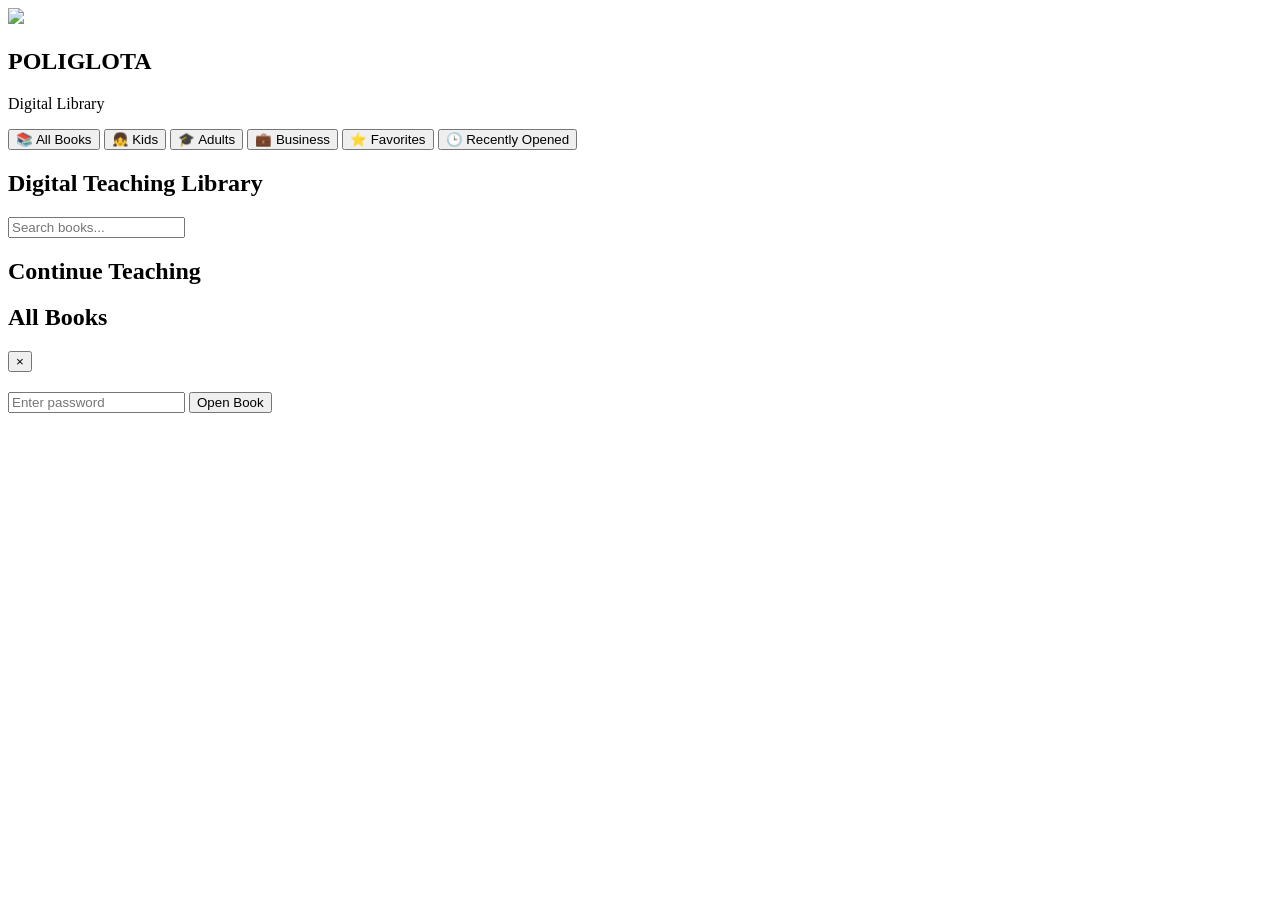
==== index.html @ 81084b44 "Create index.html" ====
<!DOCTYPE html>
<html lang="en">

<head>

    <meta charset="UTF-8">

    <meta name="viewport" content="width=device-width, initial-scale=1.0">

    <title>
        Poliglota Digital Library
    </title>


    <link rel="stylesheet" href="css/dashboard.css">

</head>


<body>


<div class="app">


    <!-- SIDEBAR -->

    <aside class="sidebar">


        <div class="brand">

            <img src="assets/logo.png">

            <div>

                <h1>
                    POLIGLOTA
                </h1>

                <p>
                    Digital Library
                </p>

            </div>

        </div>



        <nav>


            <button class="nav-btn active" data-filter="all">

                📚 All Books

            </button>



            <button class="nav-btn" data-filter="Kids">

                👧 Kids

            </button>



            <button class="nav-btn" data-filter="Adults">

                🎓 Adults

            </button>



            <button class="nav-btn" data-filter="Business">

                💼 Business

            </button>



            <button class="nav-btn" data-filter="favorites">

                ⭐ Favorites

            </button>



            <button class="nav-btn" data-filter="recent">

                🕒 Recently Opened

            </button>



        </nav>


    </aside>





    <!-- MAIN CONTENT -->


    <main class="content">



        <header class="top">


            <h2>
                Digital Teaching Library
            </h2>



            <input
                id="searchInput"
                type="text"
                placeholder="Search books..."
            >



        </header>





        <!-- RECENT -->

        <section id="recentSection">


            <h2>
                Continue Teaching
            </h2>


            <div
                id="recentBooks"
                class="book-grid">
            </div>


        </section>







        <!-- ALL BOOKS -->


        <section>


            <h2 id="sectionTitle">

                All Books

            </h2>


            <div
                id="booksContainer"
                class="book-grid">
            </div>


        </section>



    </main>



</div>







<!-- PASSWORD MODAL -->


<div
id="passwordModal"
class="modal">


    <div class="modal-card">


        <button id="closeModal">

            ×

        </button>



        <img
        id="modalCover">



        <h2 id="modalTitle"></h2>


        <p id="modalInfo"></p>



        <input
        id="passwordInput"
        type="password"
        placeholder="Enter password">



        <button
        id="openBook">

            Open Book

        </button>



        <p id="passwordError"></p>



    </div>


</div>





<script src="js/dashboard.js"></script>


</body>

</html>
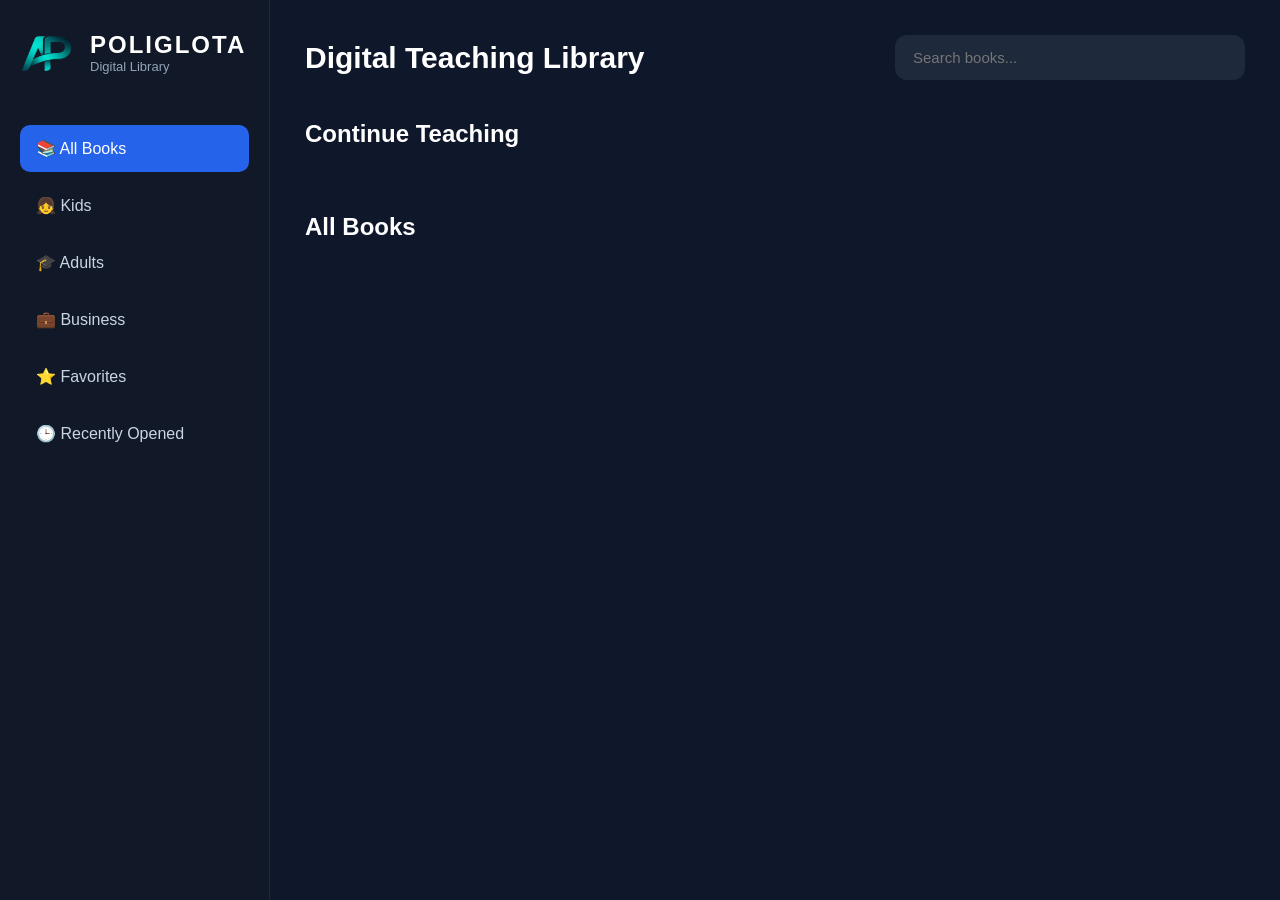
==== commit 08951f78: "Update index.html" ====
--- a/index.html
+++ b/index.html
@@ -3,16 +3,15 @@
 
 <head>
 
-    <meta charset="UTF-8">
-
-    <meta name="viewport" content="width=device-width, initial-scale=1.0">
-
-    <title>
-        Poliglota Digital Library
-    </title>
-
-
-    <link rel="stylesheet" href="css/dashboard.css">
+<meta charset="UTF-8">
+
+<meta name="viewport" content="width=device-width, initial-scale=1.0">
+
+<title>
+Poliglota Digital Library
+</title>
+
+<link rel="stylesheet" href="css/dashboard.css">
 
 </head>
 
@@ -23,170 +22,161 @@
 <div class="app">
 
 
-    <!-- SIDEBAR -->
-
-    <aside class="sidebar">
-
-
-        <div class="brand">
-
-            <img src="assets/logo.png">
-
-            <div>
-
-                <h1>
-                    POLIGLOTA
-                </h1>
-
-                <p>
-                    Digital Library
-                </p>
-
-            </div>
-
-        </div>
-
-
-
-        <nav>
-
-
-            <button class="nav-btn active" data-filter="all">
-
-                📚 All Books
-
-            </button>
-
-
-
-            <button class="nav-btn" data-filter="Kids">
-
-                👧 Kids
-
-            </button>
-
-
-
-            <button class="nav-btn" data-filter="Adults">
-
-                🎓 Adults
-
-            </button>
-
-
-
-            <button class="nav-btn" data-filter="Business">
-
-                💼 Business
-
-            </button>
-
-
-
-            <button class="nav-btn" data-filter="favorites">
-
-                ⭐ Favorites
-
-            </button>
-
-
-
-            <button class="nav-btn" data-filter="recent">
-
-                🕒 Recently Opened
-
-            </button>
-
-
-
-        </nav>
-
-
-    </aside>
-
-
-
-
-
-    <!-- MAIN CONTENT -->
-
-
-    <main class="content">
-
-
-
-        <header class="top">
-
-
-            <h2>
-                Digital Teaching Library
-            </h2>
-
-
-
-            <input
-                id="searchInput"
-                type="text"
-                placeholder="Search books..."
-            >
-
-
-
-        </header>
-
-
-
-
-
-        <!-- RECENT -->
-
-        <section id="recentSection">
-
-
-            <h2>
-                Continue Teaching
-            </h2>
-
-
-            <div
-                id="recentBooks"
-                class="book-grid">
-            </div>
-
-
-        </section>
-
-
-
-
-
-
-
-        <!-- ALL BOOKS -->
-
-
-        <section>
-
-
-            <h2 id="sectionTitle">
-
-                All Books
-
-            </h2>
-
-
-            <div
-                id="booksContainer"
-                class="book-grid">
-            </div>
-
-
-        </section>
-
-
-
-    </main>
-
+<!-- SIDEBAR -->
+
+<aside class="sidebar">
+
+
+<div class="brand">
+
+<img src="assets/logo.png">
+
+
+<div>
+
+<h1>
+POLIGLOTA
+</h1>
+
+<p>
+Digital Library
+</p>
+
+
+</div>
+
+
+</div>
+
+
+
+
+<nav>
+
+
+<button class="nav-btn active" data-filter="all">
+
+📚 All Books
+
+</button>
+
+
+<button class="nav-btn" data-filter="Kids">
+
+👧 Kids
+
+</button>
+
+
+<button class="nav-btn" data-filter="Adults">
+
+🎓 Adults
+
+</button>
+
+
+<button class="nav-btn" data-filter="Business">
+
+💼 Business
+
+</button>
+
+
+<button class="nav-btn" data-filter="favorites">
+
+⭐ Favorites
+
+</button>
+
+
+<button class="nav-btn" data-filter="recent">
+
+🕒 Recently Opened
+
+</button>
+
+
+</nav>
+
+
+</aside>
+
+
+
+
+
+
+<!-- CONTENT -->
+
+<main class="content">
+
+
+
+<header class="top">
+
+
+<h2>
+Digital Teaching Library
+</h2>
+
+
+<input
+id="searchInput"
+type="text"
+placeholder="Search books..."
+>
+
+
+</header>
+
+
+
+
+
+<section id="recentSection">
+
+
+<h2>
+Continue Teaching
+</h2>
+
+
+<div
+id="recentBooks"
+class="book-grid">
+
+</div>
+
+
+</section>
+
+
+
+
+
+
+<section>
+
+
+<h2 id="sectionTitle">
+
+All Books
+
+</h2>
+
+
+<div
+id="booksContainer"
+class="book-grid">
+
+</div>
+
+
+</section>
+
+
+
+</main>
 
 
 </div>
@@ -205,61 +195,74 @@
 class="modal">
 
 
-    <div class="modal-card">
-
-
-        <button id="closeModal">
-
-            ×
-
-        </button>
-
-
-
-        <img
-        id="modalCover">
-
-
-
-        <h2 id="modalTitle"></h2>
-
-
-        <p id="modalInfo"></p>
-
-
-
-        <input
-        id="passwordInput"
-        type="password"
-        placeholder="Enter password">
-
-
-
-        <button
-        id="openBook">
-
-            Open Book
-
-        </button>
-
-
-
-        <p id="passwordError"></p>
-
-
-
-    </div>
-
-
-</div>
-
-
-
-
+<div class="modal-card">
+
+
+
+<button id="closeModal">
+
+×
+
+</button>
+
+
+
+
+<img
+id="modalCover"
+src=""
+alt="Book cover">
+
+
+
+<h2 id="modalTitle"></h2>
+
+
+<p id="modalInfo"></p>
+
+
+
+
+<input
+id="passwordInput"
+type="password"
+placeholder="Enter password">
+
+
+
+
+
+<button id="openBook">
+
+Open Book
+
+</button>
+
+
+
+
+<p id="passwordError"></p>
+
+
+
+
+</div>
+
+
+</div>
+
+
+
+
+
+<!-- IMPORTANT ORDER -->
+
+<script src="js/books.js"></script>
 
 <script src="js/dashboard.js"></script>
 
 
+
 </body>
 
 </html>
--- a/css/dashboard.css
+++ b/css/dashboard.css
@@ -0,0 +1,656 @@
+/* =====================================
+   POLIGLOTA DIGITAL LIBRARY
+   DASHBOARD STYLE
+===================================== */
+
+
+* {
+
+    margin:0;
+    padding:0;
+    box-sizing:border-box;
+    font-family:"Segoe UI", Arial, sans-serif;
+
+}
+
+
+
+body {
+
+    background:#0f172a;
+
+    color:white;
+
+    min-height:100vh;
+
+}
+
+
+
+/* =====================================
+   APP LAYOUT
+===================================== */
+
+
+.app {
+
+    display:flex;
+
+    min-height:100vh;
+
+}
+
+
+
+/* =====================================
+   SIDEBAR
+===================================== */
+
+
+.sidebar {
+
+    width:270px;
+
+    background:#111827;
+
+    border-right:1px solid #1f2937;
+
+    padding:25px 20px;
+
+    position:fixed;
+
+    height:100vh;
+
+}
+
+
+
+.brand {
+
+    display:flex;
+
+    align-items:center;
+
+    gap:15px;
+
+    margin-bottom:45px;
+
+}
+
+
+
+.brand img {
+
+    width:55px;
+
+    height:55px;
+
+    object-fit:contain;
+
+}
+
+
+
+.brand h1 {
+
+    font-size:24px;
+
+    letter-spacing:2px;
+
+}
+
+
+
+.brand p {
+
+    color:#94a3b8;
+
+    font-size:13px;
+
+}
+
+
+
+
+
+/* NAVIGATION */
+
+
+nav {
+
+    display:flex;
+
+    flex-direction:column;
+
+    gap:10px;
+
+}
+
+
+
+.nav-btn {
+
+    background:none;
+
+    border:none;
+
+    color:#cbd5e1;
+
+    text-align:left;
+
+    padding:14px 16px;
+
+    border-radius:10px;
+
+    cursor:pointer;
+
+    font-size:16px;
+
+    transition:.2s;
+
+}
+
+
+
+.nav-btn:hover {
+
+    background:#1e293b;
+
+    color:white;
+
+}
+
+
+
+.nav-btn.active {
+
+    background:#2563eb;
+
+    color:white;
+
+}
+
+
+
+
+
+/* =====================================
+   MAIN CONTENT
+===================================== */
+
+
+.content {
+
+    margin-left:270px;
+
+    width:calc(100% - 270px);
+
+    padding:35px;
+
+}
+
+
+
+
+
+.top {
+
+    display:flex;
+
+    justify-content:space-between;
+
+    align-items:center;
+
+    margin-bottom:40px;
+
+}
+
+
+
+.top h2 {
+
+    font-size:30px;
+
+}
+
+
+
+#searchInput {
+
+    width:350px;
+
+    padding:14px 18px;
+
+    border-radius:12px;
+
+    border:none;
+
+    background:#1e293b;
+
+    color:white;
+
+    font-size:15px;
+
+}
+
+
+
+#searchInput:focus {
+
+    outline:none;
+
+    background:#334155;
+
+}
+
+
+
+
+
+/* =====================================
+   SECTIONS
+===================================== */
+
+
+section {
+
+    margin-bottom:45px;
+
+}
+
+
+
+section h2 {
+
+    font-size:24px;
+
+    margin-bottom:20px;
+
+}
+
+
+
+
+
+/* =====================================
+   BOOK GRID
+===================================== */
+
+
+.book-grid {
+
+    display:grid;
+
+    grid-template-columns:
+    repeat(auto-fill,minmax(230px,1fr));
+
+    gap:25px;
+
+}
+
+
+
+
+
+/* =====================================
+   BOOK CARD
+===================================== */
+
+
+.book-card {
+
+    background:#1e293b;
+
+    border-radius:16px;
+
+    overflow:hidden;
+
+    transition:.25s;
+
+    position:relative;
+
+}
+
+
+
+.book-card:hover {
+
+    transform:translateY(-7px);
+
+    box-shadow:
+    0 15px 35px rgba(0,0,0,.35);
+
+}
+
+
+
+.book-cover {
+
+    height:280px;
+
+    width:100%;
+
+    object-fit:cover;
+
+}
+
+
+
+
+
+.book-details {
+
+    padding:18px;
+
+}
+
+
+
+.book-details h3 {
+
+    font-size:20px;
+
+    margin-bottom:8px;
+
+}
+
+
+
+.book-details p {
+
+    color:#94a3b8;
+
+    font-size:14px;
+
+    margin-bottom:5px;
+
+}
+
+
+
+.open-btn {
+
+    margin-top:15px;
+
+    width:100%;
+
+    padding:12px;
+
+    border:none;
+
+    border-radius:10px;
+
+    background:#2563eb;
+
+    color:white;
+
+    cursor:pointer;
+
+    font-size:15px;
+
+}
+
+
+
+.open-btn:hover {
+
+    background:#1d4ed8;
+
+}
+
+
+
+
+
+.favorite {
+
+    position:absolute;
+
+    top:12px;
+
+    right:12px;
+
+    background:#0f172a;
+
+    border-radius:50%;
+
+    width:38px;
+
+    height:38px;
+
+    display:flex;
+
+    align-items:center;
+
+    justify-content:center;
+
+    cursor:pointer;
+
+    font-size:20px;
+
+}
+
+
+
+
+
+/* =====================================
+   PASSWORD MODAL
+===================================== */
+
+
+.modal {
+
+    position:fixed;
+
+    inset:0;
+
+    background:
+    rgba(0,0,0,.75);
+
+    display:none;
+
+    align-items:center;
+
+    justify-content:center;
+
+    z-index:1000;
+
+}
+
+
+
+.modal.show {
+
+    display:flex;
+
+}
+
+
+
+.modal-card {
+
+    background:#1e293b;
+
+    width:400px;
+
+    padding:30px;
+
+    border-radius:20px;
+
+    text-align:center;
+
+    position:relative;
+
+}
+
+
+
+#closeModal {
+
+    position:absolute;
+
+    right:15px;
+
+    top:10px;
+
+    background:none;
+
+    border:none;
+
+    color:white;
+
+    font-size:30px;
+
+    cursor:pointer;
+
+}
+
+
+
+#modalCover {
+
+    width:160px;
+
+    height:220px;
+
+    object-fit:cover;
+
+    border-radius:12px;
+
+    margin-bottom:20px;
+
+}
+
+
+
+#modalInfo {
+
+    color:#94a3b8;
+
+    margin-bottom:20px;
+
+}
+
+
+
+#passwordInput {
+
+    width:100%;
+
+    padding:14px;
+
+    border-radius:10px;
+
+    border:none;
+
+    background:#0f172a;
+
+    color:white;
+
+    margin-bottom:15px;
+
+}
+
+
+
+#openBook {
+
+    width:100%;
+
+    padding:14px;
+
+    border:none;
+
+    border-radius:10px;
+
+    background:#22c55e;
+
+    color:white;
+
+    font-size:16px;
+
+    cursor:pointer;
+
+}
+
+
+
+#passwordError {
+
+    color:#ef4444;
+
+    margin-top:15px;
+
+}
+
+
+
+
+
+/* =====================================
+   MOBILE
+===================================== */
+
+
+@media(max-width:900px){
+
+
+    .sidebar {
+
+        width:80px;
+
+        padding:20px 10px;
+
+    }
+
+
+
+    .brand div {
+
+        display:none;
+
+    }
+
+
+
+    .nav-btn {
+
+        font-size:0;
+
+        text-align:center;
+
+    }
+
+
+
+    .content {
+
+        margin-left:80px;
+
+        width:calc(100% - 80px);
+
+    }
+
+
+
+    .top {
+
+        flex-direction:column;
+
+        gap:20px;
+
+        align-items:stretch;
+
+    }
+
+
+
+    #searchInput {
+
+        width:100%;
+
+    }
+
+
+}
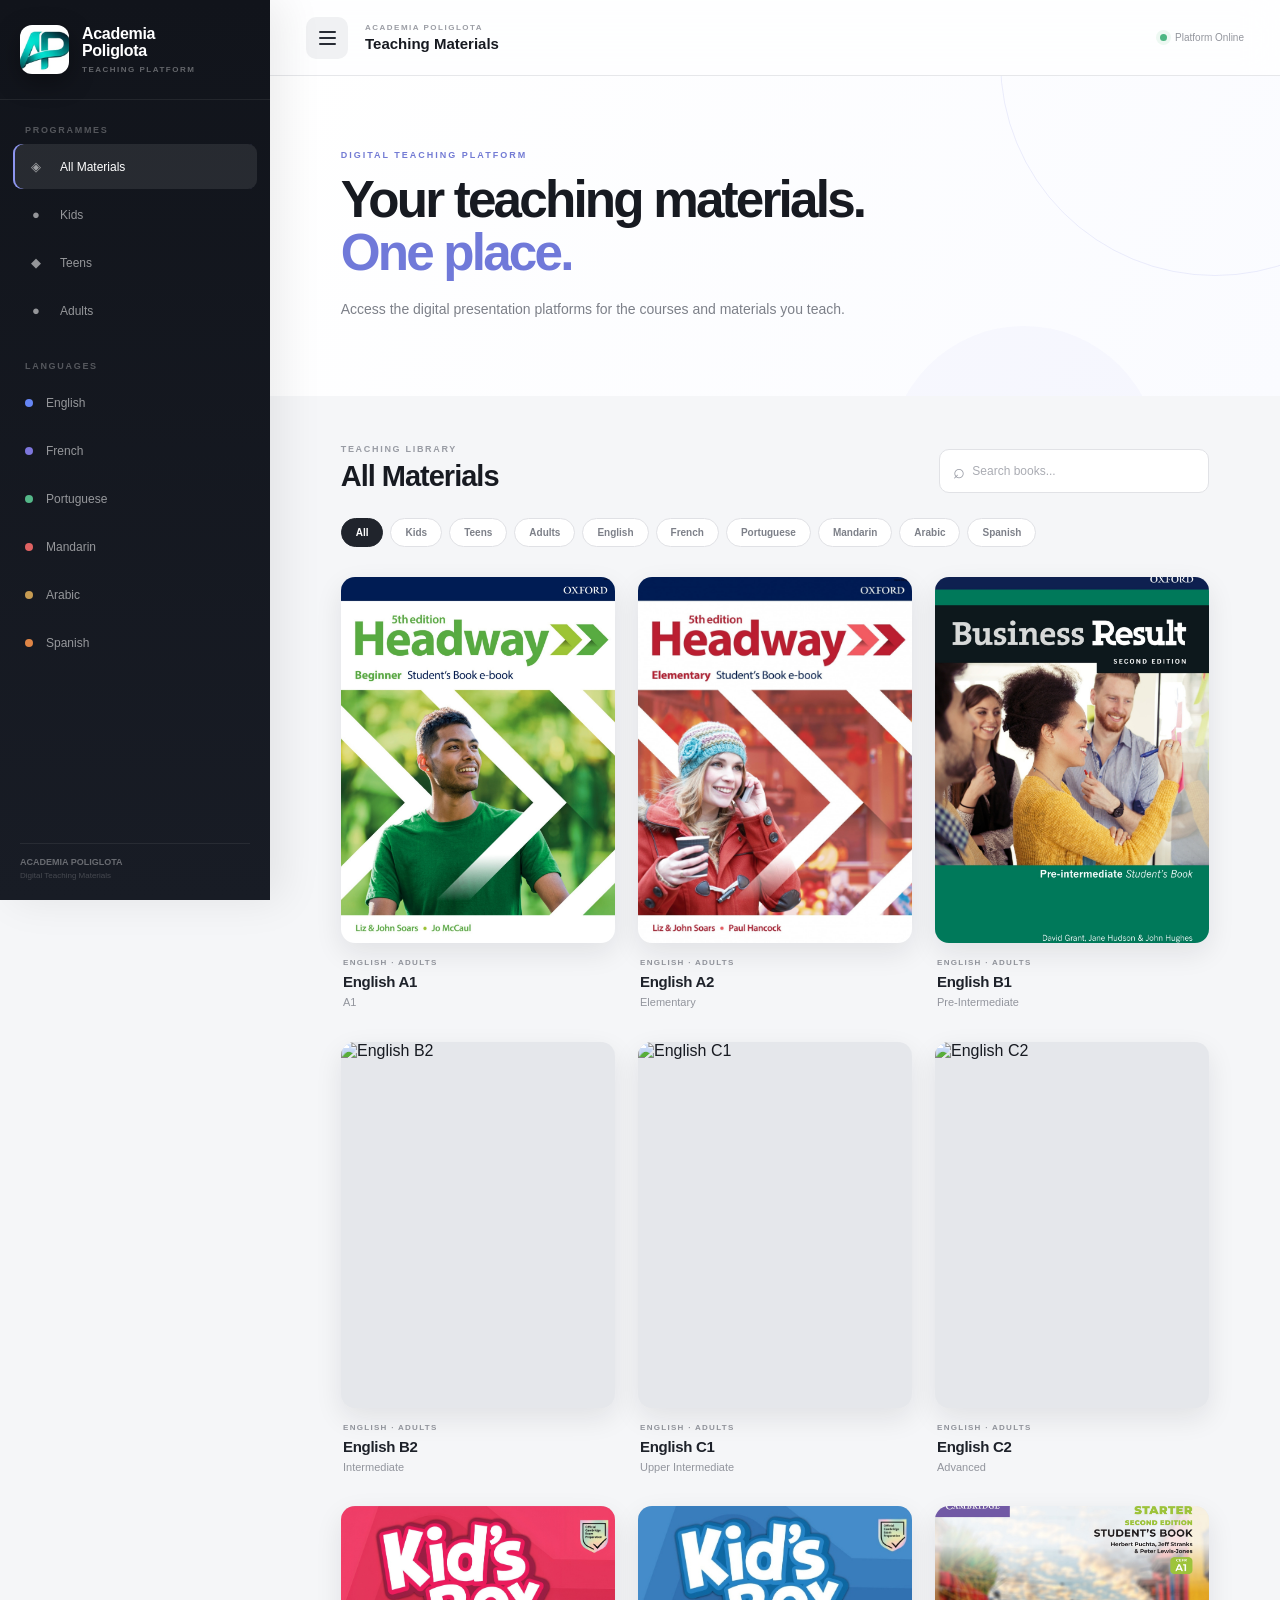
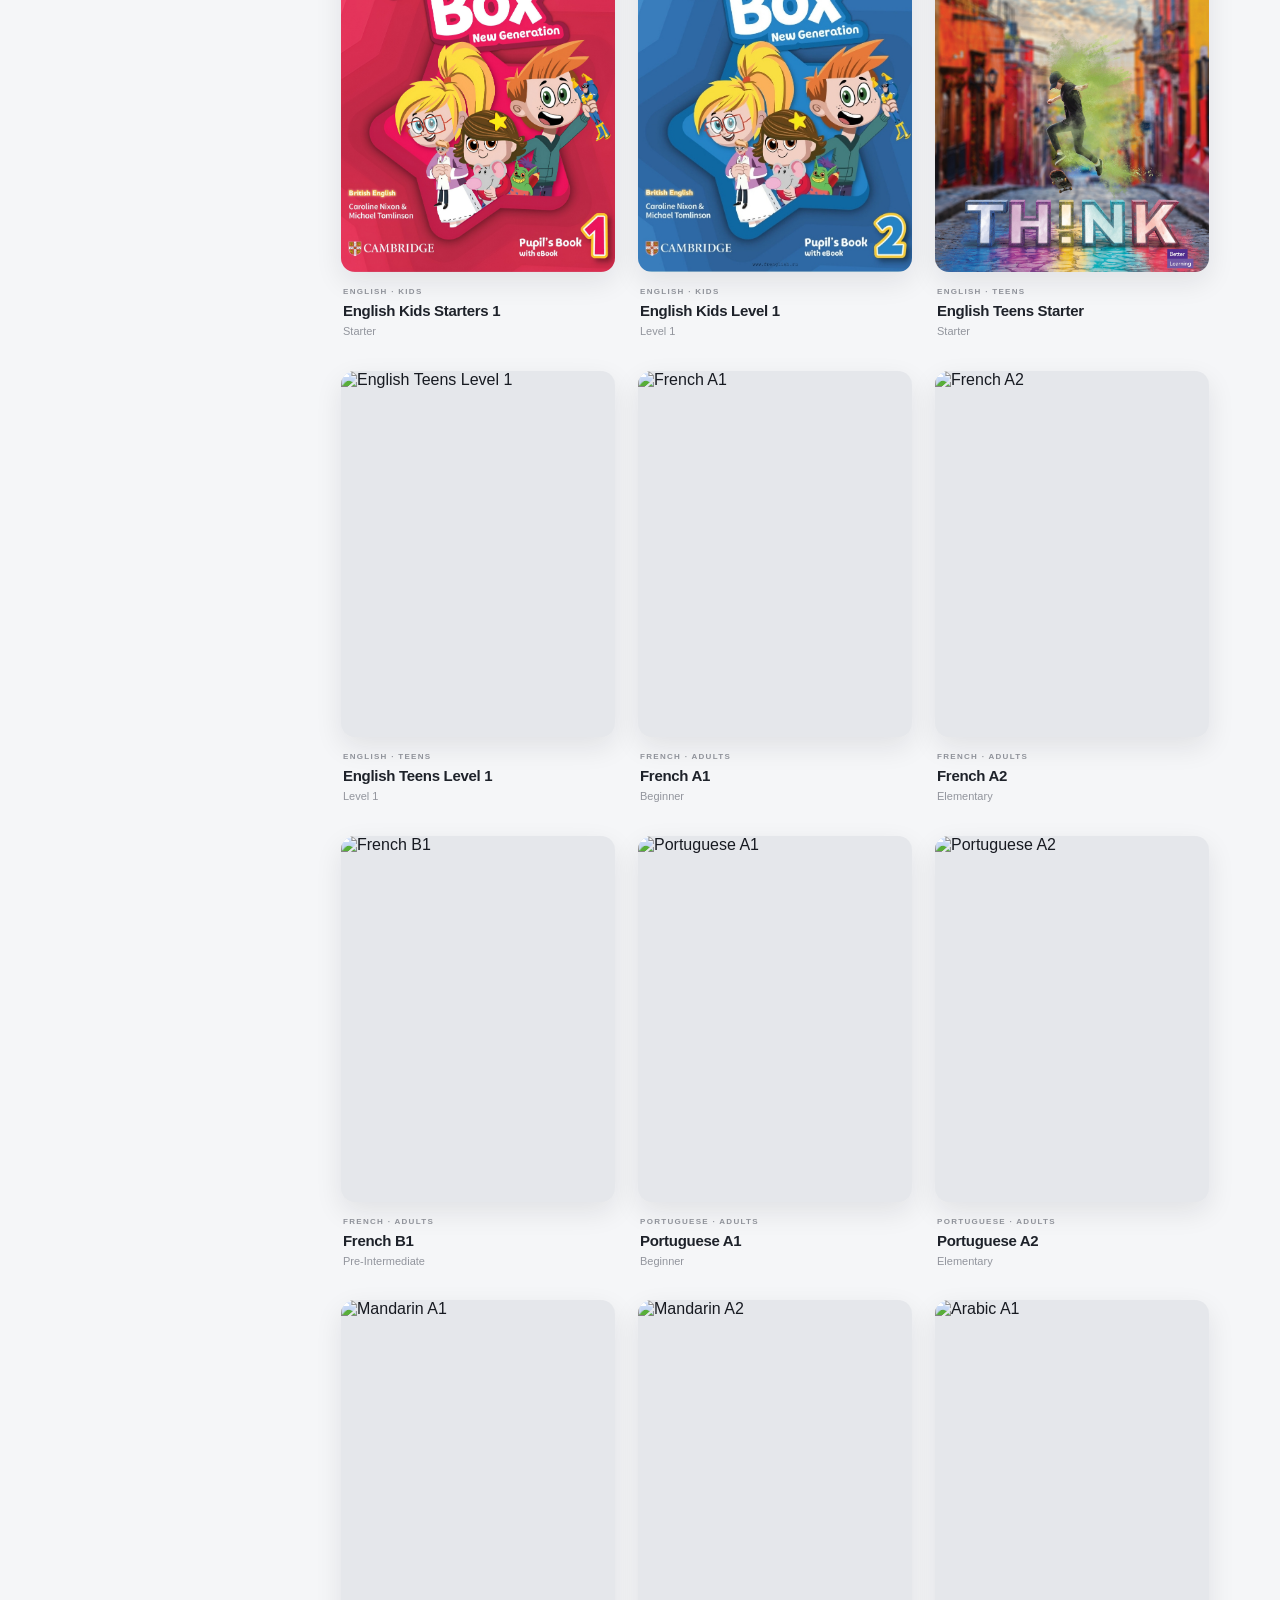
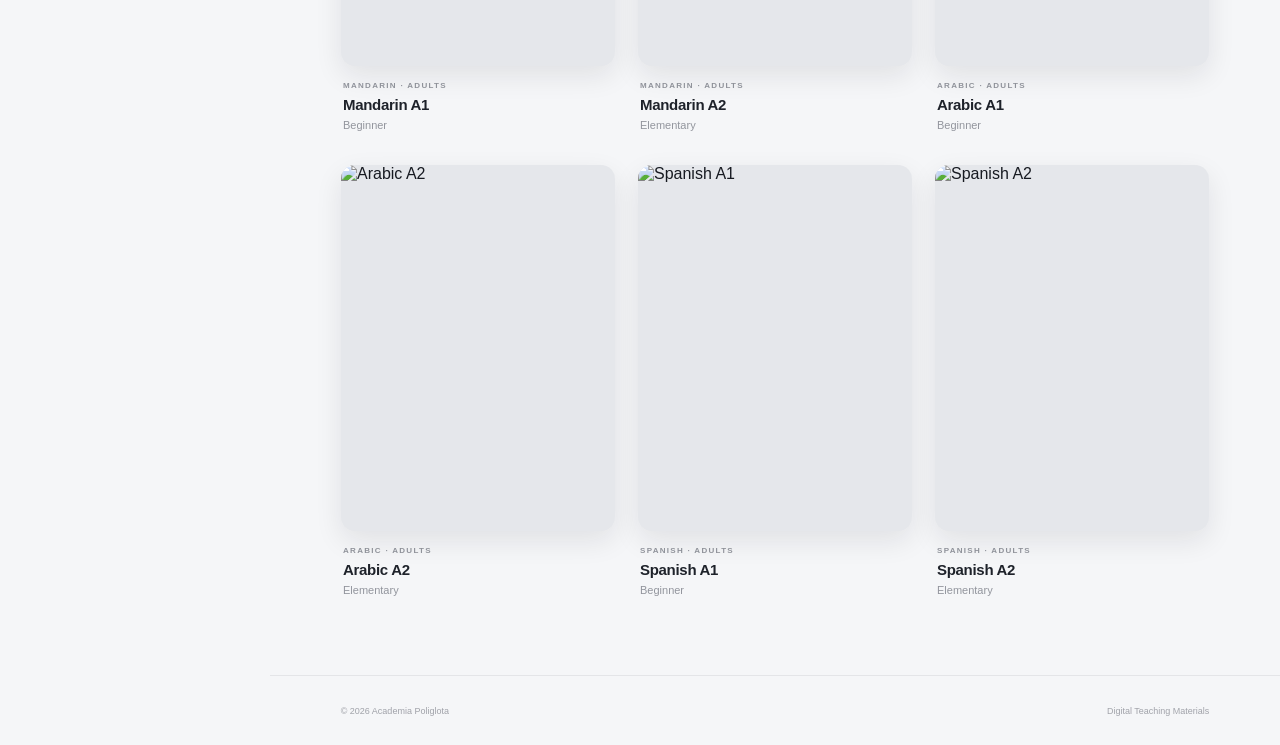
==== commit b3156777: "Add files via upload" ====
--- a/index.html
+++ b/index.html
@@ -1,268 +1,556 @@
-<!DOCTYPE html>
-<html lang="en">
-
-<head>
-
-<meta charset="UTF-8">
-
-<meta name="viewport" content="width=device-width, initial-scale=1.0">
-
-<title>
-Poliglota Digital Library
-</title>
-
-<link rel="stylesheet" href="css/dashboard.css">
-
-</head>
-
-
-<body>
-
-
-<div class="app">
-
-
-<!-- SIDEBAR -->
-
-<aside class="sidebar">
-
-
-<div class="brand">
-
-<img src="assets/logo.png">
-
-
-<div>
-
-<h1>
-POLIGLOTA
-</h1>
-
-<p>
-Digital Library
-</p>
-
-
-</div>
-
-
-</div>
-
-
-
-
-<nav>
-
-
-<button class="nav-btn active" data-filter="all">
-
-📚 All Books
-
-</button>
-
-
-<button class="nav-btn" data-filter="Kids">
-
-👧 Kids
-
-</button>
-
-
-<button class="nav-btn" data-filter="Adults">
-
-🎓 Adults
-
-</button>
-
-
-<button class="nav-btn" data-filter="Business">
-
-💼 Business
-
-</button>
-
-
-<button class="nav-btn" data-filter="favorites">
-
-⭐ Favorites
-
-</button>
-
-
-<button class="nav-btn" data-filter="recent">
-
-🕒 Recently Opened
-
-</button>
-
-
-</nav>
-
-
-</aside>
-
-
-
-
-
-
-<!-- CONTENT -->
-
-<main class="content">
-
-
-
-<header class="top">
-
-
-<h2>
-Digital Teaching Library
-</h2>
-
-
-<input
-id="searchInput"
-type="text"
-placeholder="Search books..."
->
-
-
-</header>
-
-
-
-
-
-<section id="recentSection">
-
-
-<h2>
-Continue Teaching
-</h2>
-
-
-<div
-id="recentBooks"
-class="book-grid">
-
-</div>
-
-
-</section>
-
-
-
-
-
-
-<section>
-
-
-<h2 id="sectionTitle">
-
-All Books
-
-</h2>
-
-
-<div
-id="booksContainer"
-class="book-grid">
-
-</div>
-
-
-</section>
-
-
-
-</main>
-
-
-</div>
-
-
-
-
-
-
-
-<!-- PASSWORD MODAL -->
-
-
-<div
-id="passwordModal"
-class="modal">
-
-
-<div class="modal-card">
-
-
-
-<button id="closeModal">
-
-×
-
-</button>
-
-
-
-
-<img
-id="modalCover"
-src=""
-alt="Book cover">
-
-
-
-<h2 id="modalTitle"></h2>
-
-
-<p id="modalInfo"></p>
-
-
-
-
-<input
-id="passwordInput"
-type="password"
-placeholder="Enter password">
-
-
-
-
-
-<button id="openBook">
-
-Open Book
-
-</button>
-
-
-
-
-<p id="passwordError"></p>
-
-
-
-
-</div>
-
-
-</div>
-
-
-
-
-
-<!-- IMPORTANT ORDER -->
-
-<script src="js/books.js"></script>
-
-<script src="js/dashboard.js"></script>
-
-
-
-</body>
-
-</html>
+<!DOCTYPE html>
+<html lang="en">
+
+<head>
+    <meta charset="UTF-8">
+
+    <meta
+        name="viewport"
+        content="width=device-width, initial-scale=1.0"
+    >
+
+    <title>Academia Poliglota | Teaching Platform</title>
+
+    <meta
+        name="description"
+        content="Academia Poliglota digital teaching materials platform."
+    >
+
+    <link
+        rel="stylesheet"
+        href="css/style.css"
+    >
+</head>
+
+
+<body>
+
+
+    <!-- =====================================================
+         MOBILE BACKDROP
+    ====================================================== -->
+
+    <div
+        class="sidebar-backdrop"
+        id="sidebarBackdrop"
+    ></div>
+
+
+    <!-- =====================================================
+         SIDEBAR
+    ====================================================== -->
+
+    <aside
+        class="sidebar"
+        id="sidebar"
+    >
+
+        <!-- LOGO -->
+
+        <div class="sidebar-brand">
+
+            <img
+                src="images/logo.jpg"
+                alt="Academia Poliglota"
+                class="logo"
+            >
+
+            <div class="brand-information">
+
+                <div class="brand-name">
+                    Academia
+                </div>
+
+                <div class="brand-name">
+                    Poliglota
+                </div>
+
+                <div class="brand-subtitle">
+                    Teaching Platform
+                </div>
+
+            </div>
+
+        </div>
+
+
+        <!-- NAVIGATION -->
+
+        <nav class="sidebar-navigation">
+
+
+            <!-- PROGRAMMES -->
+
+            <div class="navigation-section">
+
+                <div class="navigation-heading">
+                    PROGRAMMES
+                </div>
+
+
+                <button
+                    class="navigation-button active"
+                    data-filter="all"
+                >
+
+                    <span class="navigation-symbol">
+                        ◈
+                    </span>
+
+                    <span>
+                        All Materials
+                    </span>
+
+                </button>
+
+
+                <button
+                    class="navigation-button"
+                    data-filter="kids"
+                >
+
+                    <span class="navigation-symbol">
+                        ●
+                    </span>
+
+                    <span>
+                        Kids
+                    </span>
+
+                </button>
+
+
+                <button
+                    class="navigation-button"
+                    data-filter="teens"
+                >
+
+                    <span class="navigation-symbol">
+                        ◆
+                    </span>
+
+                    <span>
+                        Teens
+                    </span>
+
+                </button>
+
+
+                <button
+                    class="navigation-button"
+                    data-filter="adults"
+                >
+
+                    <span class="navigation-symbol">
+                        ●
+                    </span>
+
+                    <span>
+                        Adults
+                    </span>
+
+                </button>
+
+            </div>
+
+
+            <!-- LANGUAGES -->
+
+            <div class="navigation-section">
+
+                <div class="navigation-heading">
+                    LANGUAGES
+                </div>
+
+
+                <button
+                    class="navigation-button"
+                    data-filter="english"
+                >
+
+                    <span class="language-dot english"></span>
+
+                    <span>
+                        English
+                    </span>
+
+                </button>
+
+
+                <button
+                    class="navigation-button"
+                    data-filter="french"
+                >
+
+                    <span class="language-dot french"></span>
+
+                    <span>
+                        French
+                    </span>
+
+                </button>
+
+
+                <button
+                    class="navigation-button"
+                    data-filter="portuguese"
+                >
+
+                    <span class="language-dot portuguese"></span>
+
+                    <span>
+                        Portuguese
+                    </span>
+
+                </button>
+
+
+                <button
+                    class="navigation-button"
+                    data-filter="mandarin"
+                >
+
+                    <span class="language-dot mandarin"></span>
+
+                    <span>
+                        Mandarin
+                    </span>
+
+                </button>
+
+
+                <button
+                    class="navigation-button"
+                    data-filter="arabic"
+                >
+
+                    <span class="language-dot arabic"></span>
+
+                    <span>
+                        Arabic
+                    </span>
+
+                </button>
+
+
+                <button
+                    class="navigation-button"
+                    data-filter="spanish"
+                >
+
+                    <span class="language-dot spanish"></span>
+
+                    <span>
+                        Spanish
+                    </span>
+
+                </button>
+
+            </div>
+
+        </nav>
+
+
+        <!-- SIDEBAR FOOTER -->
+
+        <div class="sidebar-footer">
+
+            <div class="sidebar-footer-line"></div>
+
+            <div>
+                ACADEMIA POLIGLOTA
+            </div>
+
+            <small>
+                Digital Teaching Materials
+            </small>
+
+        </div>
+
+    </aside>
+
+
+
+    <!-- =====================================================
+         MAIN
+    ====================================================== -->
+
+    <main
+        class="main"
+        id="main"
+    >
+
+
+        <!-- =================================================
+             HEADER
+        ================================================== -->
+
+        <header class="top-header">
+
+
+            <button
+                class="menu-button"
+                id="menuButton"
+                aria-label="Toggle navigation"
+            >
+
+                <span></span>
+                <span></span>
+                <span></span>
+
+            </button>
+
+
+            <div class="header-title">
+
+                <span>
+                    ACADEMIA POLIGLOTA
+                </span>
+
+                <strong>
+                    Teaching Materials
+                </strong>
+
+            </div>
+
+
+            <div class="header-status">
+
+                <span class="online-dot"></span>
+
+                <span>
+                    Platform Online
+                </span>
+
+            </div>
+
+        </header>
+
+
+
+        <!-- =================================================
+             HERO
+        ================================================== -->
+
+        <section class="hero">
+
+
+            <div class="hero-background-circle circle-one"></div>
+
+            <div class="hero-background-circle circle-two"></div>
+
+
+            <div class="hero-content">
+
+                <div class="hero-label">
+                    DIGITAL TEACHING PLATFORM
+                </div>
+
+
+                <h1>
+                    Your teaching materials.
+                    <span>One place.</span>
+                </h1>
+
+
+                <p>
+                    Access the digital presentation platforms
+                    for the courses and materials you teach.
+                </p>
+
+            </div>
+
+        </section>
+
+
+
+        <!-- =================================================
+             LIBRARY
+        ================================================== -->
+
+        <section class="library">
+
+
+            <!-- SECTION HEADER -->
+
+            <div class="library-header">
+
+                <div>
+
+                    <div class="library-label">
+                        TEACHING LIBRARY
+                    </div>
+
+                    <h2 id="libraryTitle">
+                        All Materials
+                    </h2>
+
+                </div>
+
+
+                <!-- SEARCH -->
+
+                <div class="search-box">
+
+                    <span class="search-symbol">
+                        ⌕
+                    </span>
+
+                    <input
+                        type="text"
+                        id="searchInput"
+                        placeholder="Search books..."
+                    >
+
+                </div>
+
+            </div>
+
+
+
+            <!-- FILTERS -->
+
+            <div
+                class="filter-bar"
+                id="filterBar"
+            >
+
+                <button
+                    class="filter-button active"
+                    data-filter="all"
+                >
+                    All
+                </button>
+
+                <button
+                    class="filter-button"
+                    data-filter="kids"
+                >
+                    Kids
+                </button>
+
+                <button
+                    class="filter-button"
+                    data-filter="teens"
+                >
+                    Teens
+                </button>
+
+                <button
+                    class="filter-button"
+                    data-filter="adults"
+                >
+                    Adults
+                </button>
+
+                <button
+                    class="filter-button"
+                    data-filter="english"
+                >
+                    English
+                </button>
+
+                <button
+                    class="filter-button"
+                    data-filter="french"
+                >
+                    French
+                </button>
+
+                <button
+                    class="filter-button"
+                    data-filter="portuguese"
+                >
+                    Portuguese
+                </button>
+
+                <button
+                    class="filter-button"
+                    data-filter="mandarin"
+                >
+                    Mandarin
+                </button>
+
+                <button
+                    class="filter-button"
+                    data-filter="arabic"
+                >
+                    Arabic
+                </button>
+
+                <button
+                    class="filter-button"
+                    data-filter="spanish"
+                >
+                    Spanish
+                </button>
+
+            </div>
+
+
+
+            <!-- BOOKS -->
+
+            <div
+                class="book-grid"
+                id="bookGrid"
+            >
+                <!-- JavaScript creates the cards here -->
+            </div>
+
+
+
+            <!-- NO RESULTS -->
+
+            <div
+                class="no-results"
+                id="noResults"
+            >
+
+                <div class="no-results-circle">
+                    ⌕
+                </div>
+
+                <h3>
+                    No materials found
+                </h3>
+
+                <p>
+                    Try another search or category.
+                </p>
+
+            </div>
+
+        </section>
+
+
+
+        <!-- =================================================
+             FOOTER
+        ================================================== -->
+
+        <footer class="footer">
+
+            <span>
+                © <span id="year"></span>
+                Academia Poliglota
+            </span>
+
+            <span>
+                Digital Teaching Materials
+            </span>
+
+        </footer>
+
+
+    </main>
+
+
+
+    <!-- JAVASCRIPT -->
+
+    <script src="js/script.js"></script>
+
+</body>
+
+</html>
--- a/css/style.css
+++ b/css/style.css
@@ -0,0 +1,1472 @@
+/* ==========================================================
+   ACADEMIA POLIGLOTA
+   TEACHING PLATFORM
+========================================================== */
+
+
+/* ==========================================================
+   RESET
+========================================================== */
+
+* {
+    margin: 0;
+    padding: 0;
+    box-sizing: border-box;
+}
+
+
+html {
+    scroll-behavior: smooth;
+}
+
+
+body {
+    min-height: 100vh;
+
+    background: #f5f6f8;
+
+    color: #171a21;
+
+    font-family:
+        Inter,
+        -apple-system,
+        BlinkMacSystemFont,
+        "Segoe UI",
+        Roboto,
+        Arial,
+        sans-serif;
+
+    overflow-x: hidden;
+}
+
+
+button,
+input {
+    font-family: inherit;
+}
+
+
+button {
+    border: 0;
+}
+
+
+a {
+    text-decoration: none;
+
+    color: inherit;
+}
+
+
+/* ==========================================================
+   SIDEBAR
+========================================================== */
+
+.sidebar {
+    position: fixed;
+
+    left: 0;
+    top: 0;
+    bottom: 0;
+
+    width: 270px;
+
+    z-index: 1000;
+
+    display: flex;
+
+    flex-direction: column;
+
+    background:
+        linear-gradient(
+            180deg,
+            #11141b 0%,
+            #181c25 100%
+        );
+
+    color: white;
+
+    box-shadow:
+        12px 0 40px rgba(0, 0, 0, 0.08);
+
+    transition:
+        width 0.35s ease,
+        transform 0.35s ease;
+
+    overflow: hidden;
+}
+
+
+/* Collapsed */
+
+.sidebar.collapsed {
+    width: 78px;
+}
+
+
+/* ==========================================================
+   SIDEBAR BRAND
+========================================================== */
+
+.sidebar-brand {
+    height: 100px;
+
+    display: flex;
+
+    align-items: center;
+
+    gap: 13px;
+
+    padding: 20px;
+
+    border-bottom:
+        1px solid rgba(255, 255, 255, 0.07);
+
+    flex-shrink: 0;
+
+    transition: 0.3s ease;
+}
+
+
+.logo {
+    width: 49px;
+    height: 49px;
+
+    object-fit: cover;
+
+    border-radius: 12px;
+
+    flex-shrink: 0;
+
+    box-shadow:
+        0 8px 25px rgba(0, 0, 0, 0.35);
+}
+
+
+.brand-information {
+    display: flex;
+
+    flex-direction: column;
+
+    white-space: nowrap;
+
+    overflow: hidden;
+
+    transition:
+        opacity 0.2s ease;
+}
+
+
+.brand-name {
+    font-size: 16px;
+
+    line-height: 17px;
+
+    font-weight: 750;
+
+    letter-spacing: -0.3px;
+}
+
+
+.brand-subtitle {
+    margin-top: 6px;
+
+    color: rgba(255, 255, 255, 0.35);
+
+    font-size: 8px;
+
+    font-weight: 600;
+
+    text-transform: uppercase;
+
+    letter-spacing: 1.5px;
+}
+
+
+.sidebar.collapsed .brand-information {
+    opacity: 0;
+
+    width: 0;
+}
+
+
+.sidebar.collapsed .sidebar-brand {
+    justify-content: center;
+
+    padding: 20px 14px;
+}
+
+
+/* ==========================================================
+   SIDEBAR NAVIGATION
+========================================================== */
+
+.sidebar-navigation {
+    flex: 1;
+
+    overflow-y: auto;
+
+    padding: 25px 13px;
+}
+
+
+.navigation-section {
+    margin-bottom: 28px;
+}
+
+
+.navigation-heading {
+    padding:
+        0 12px
+        9px;
+
+    color:
+        rgba(255, 255, 255, 0.28);
+
+    font-size: 9px;
+
+    font-weight: 750;
+
+    letter-spacing: 1.7px;
+
+    white-space: nowrap;
+
+    transition: 0.2s ease;
+}
+
+
+.sidebar.collapsed .navigation-heading {
+    opacity: 0;
+
+    height: 0;
+
+    padding: 0;
+}
+
+
+.navigation-button {
+    width: 100%;
+
+    height: 45px;
+
+    display: flex;
+
+    align-items: center;
+
+    gap: 13px;
+
+    padding: 0 12px;
+
+    margin-bottom: 3px;
+
+    border-radius: 9px;
+
+    background: transparent;
+
+    color:
+        rgba(255, 255, 255, 0.55);
+
+    font-size: 12px;
+
+    font-weight: 500;
+
+    text-align: left;
+
+    cursor: pointer;
+
+    transition:
+        background 0.2s ease,
+        color 0.2s ease,
+        transform 0.2s ease;
+}
+
+
+.navigation-button:hover {
+    background:
+        rgba(255, 255, 255, 0.055);
+
+    color: white;
+
+    transform:
+        translateX(3px);
+}
+
+
+.navigation-button.active {
+    background:
+        rgba(255, 255, 255, 0.09);
+
+    color: white;
+
+    box-shadow:
+        inset 2px 0 0 #8d95ef;
+}
+
+
+.navigation-symbol {
+    width: 22px;
+
+    display: flex;
+
+    justify-content: center;
+
+    align-items: center;
+
+    color:
+        rgba(255, 255, 255, 0.55);
+
+    flex-shrink: 0;
+
+    font-size: 13px;
+}
+
+
+.sidebar.collapsed .navigation-button {
+    justify-content: center;
+
+    padding: 0;
+}
+
+
+.sidebar.collapsed .navigation-button > span:last-child {
+    display: none;
+}
+
+
+/* ==========================================================
+   LANGUAGE DOTS
+========================================================== */
+
+.language-dot {
+    width: 8px;
+    height: 8px;
+
+    border-radius: 50%;
+
+    flex-shrink: 0;
+}
+
+
+.language-dot.english {
+    background: #6686f5;
+}
+
+.language-dot.french {
+    background: #7d76dc;
+}
+
+.language-dot.portuguese {
+    background: #54b788;
+}
+
+.language-dot.mandarin {
+    background: #df6262;
+}
+
+.language-dot.arabic {
+    background: #c69b52;
+}
+
+.language-dot.spanish {
+    background: #df8546;
+}
+
+
+.sidebar.collapsed .language-dot {
+    margin: 0;
+}
+
+
+/* ==========================================================
+   SIDEBAR FOOTER
+========================================================== */
+
+.sidebar-footer {
+    padding:
+        18px 20px
+        20px;
+
+    flex-shrink: 0;
+
+    color:
+        rgba(255, 255, 255, 0.35);
+
+    font-size: 9px;
+
+    font-weight: 650;
+
+    white-space: nowrap;
+}
+
+
+.sidebar-footer-line {
+    width: 100%;
+
+    height: 1px;
+
+    margin-bottom: 13px;
+
+    background:
+        rgba(255, 255, 255, 0.07);
+}
+
+
+.sidebar-footer small {
+    display: block;
+
+    margin-top: 4px;
+
+    color:
+        rgba(255, 255, 255, 0.20);
+
+    font-size: 8px;
+
+    font-weight: 400;
+}
+
+
+.sidebar.collapsed .sidebar-footer {
+    opacity: 0;
+
+    overflow: hidden;
+}
+
+
+/* ==========================================================
+   MAIN
+========================================================== */
+
+.main {
+    min-height: 100vh;
+
+    margin-left: 270px;
+
+    transition:
+        margin-left 0.35s ease;
+}
+
+
+.sidebar.collapsed + .main {
+    margin-left: 78px;
+}
+
+
+/* ==========================================================
+   HEADER
+========================================================== */
+
+.top-header {
+    height: 76px;
+
+    position: sticky;
+
+    top: 0;
+
+    z-index: 500;
+
+    display: flex;
+
+    align-items: center;
+
+    padding:
+        0 36px;
+
+    background:
+        rgba(255, 255, 255, 0.90);
+
+    border-bottom:
+        1px solid #e6e7ea;
+
+    backdrop-filter:
+        blur(18px);
+
+    -webkit-backdrop-filter:
+        blur(18px);
+}
+
+
+.menu-button {
+    width: 42px;
+    height: 42px;
+
+    display: flex;
+
+    flex-direction: column;
+
+    justify-content: center;
+
+    align-items: center;
+
+    gap: 4px;
+
+    border-radius: 10px;
+
+    background: #f0f1f3;
+
+    cursor: pointer;
+
+    transition: 0.2s ease;
+}
+
+
+.menu-button:hover {
+    background: #e5e6e9;
+}
+
+
+.menu-button span {
+    width: 17px;
+    height: 2px;
+
+    background: #272b34;
+
+    border-radius: 2px;
+
+    transition: 0.2s ease;
+}
+
+
+.header-title {
+    display: flex;
+
+    flex-direction: column;
+
+    margin-left: 17px;
+}
+
+
+.header-title span {
+    color: #9b9da5;
+
+    font-size: 8px;
+
+    font-weight: 750;
+
+    letter-spacing: 1.5px;
+}
+
+
+.header-title strong {
+    margin-top: 3px;
+
+    font-size: 15px;
+
+    font-weight: 700;
+}
+
+
+.header-status {
+    margin-left: auto;
+
+    display: flex;
+
+    align-items: center;
+
+    gap: 8px;
+
+    color: #92959d;
+
+    font-size: 10px;
+}
+
+
+.online-dot {
+    width: 7px;
+    height: 7px;
+
+    border-radius: 50%;
+
+    background: #4db783;
+
+    box-shadow:
+        0 0 0 4px rgba(77, 183, 131, 0.10);
+}
+
+
+/* ==========================================================
+   HERO
+========================================================== */
+
+.hero {
+    min-height: 320px;
+
+    position: relative;
+
+    display: flex;
+
+    align-items: center;
+
+    padding:
+        60px 7%;
+
+    overflow: hidden;
+
+    background:
+        linear-gradient(
+            120deg,
+            #ffffff 0%,
+            #fafbff 100%
+        );
+}
+
+
+.hero-content {
+    position: relative;
+
+    z-index: 5;
+
+    max-width: 700px;
+
+    animation:
+        heroAppear 0.8s ease both;
+}
+
+
+@keyframes heroAppear {
+
+    from {
+        opacity: 0;
+
+        transform:
+            translateY(25px);
+    }
+
+    to {
+        opacity: 1;
+
+        transform:
+            translateY(0);
+    }
+
+}
+
+
+.hero-label {
+    color: #737bd4;
+
+    font-size: 9px;
+
+    font-weight: 800;
+
+    letter-spacing: 2px;
+
+    margin-bottom: 14px;
+}
+
+
+.hero h1 {
+    font-size:
+        clamp(
+            36px,
+            4vw,
+            54px
+        );
+
+    line-height: 1.03;
+
+    letter-spacing: -2.8px;
+
+    font-weight: 760;
+}
+
+
+.hero h1 span {
+    display: block;
+
+    color: #7079d9;
+}
+
+
+.hero p {
+    max-width: 560px;
+
+    margin-top: 19px;
+
+    color: #7d8089;
+
+    font-size: 14px;
+
+    line-height: 1.7;
+}
+
+
+/* Decorative circles */
+
+.hero-background-circle {
+    position: absolute;
+
+    border-radius: 50%;
+
+    pointer-events: none;
+}
+
+
+.circle-one {
+    width: 430px;
+    height: 430px;
+
+    right: -150px;
+    top: -230px;
+
+    border:
+        1px solid rgba(108, 119, 219, 0.12);
+}
+
+
+.circle-two {
+    width: 270px;
+    height: 270px;
+
+    right: 12%;
+    bottom: -200px;
+
+    background:
+        rgba(105, 116, 220, 0.035);
+}
+
+
+/* ==========================================================
+   LIBRARY
+========================================================== */
+
+.library {
+    padding:
+        48px 7%
+        80px;
+}
+
+
+.library-header {
+    display: flex;
+
+    justify-content: space-between;
+
+    align-items: flex-end;
+
+    gap: 25px;
+
+    margin-bottom: 25px;
+}
+
+
+.library-label {
+    color: #999ca4;
+
+    font-size: 9px;
+
+    font-weight: 750;
+
+    letter-spacing: 1.7px;
+
+    margin-bottom: 6px;
+}
+
+
+.library-header h2 {
+    font-size: 29px;
+
+    letter-spacing: -1px;
+
+    font-weight: 740;
+}
+
+
+/* ==========================================================
+   SEARCH
+========================================================== */
+
+.search-box {
+    width: 270px;
+
+    height: 44px;
+
+    display: flex;
+
+    align-items: center;
+
+    padding:
+        0 13px;
+
+    background: white;
+
+    border:
+        1px solid #e1e2e6;
+
+    border-radius: 10px;
+
+    transition:
+        border-color 0.2s ease,
+        box-shadow 0.2s ease;
+}
+
+
+.search-box:focus-within {
+    border-color: #8a91dc;
+
+    box-shadow:
+        0 0 0 4px rgba(
+            111,
+            121,
+            216,
+            0.08
+        );
+}
+
+
+.search-symbol {
+    color: #999ca5;
+
+    font-size: 20px;
+
+    margin-right: 7px;
+}
+
+
+.search-box input {
+    width: 100%;
+
+    border: 0;
+
+    outline: 0;
+
+    background: transparent;
+
+    color: #272a31;
+
+    font-size: 12px;
+}
+
+
+.search-box input::placeholder {
+    color: #aaacb3;
+}
+
+
+/* ==========================================================
+   FILTER BAR
+========================================================== */
+
+.filter-bar {
+    display: flex;
+
+    flex-wrap: wrap;
+
+    gap: 7px;
+
+    margin-bottom: 30px;
+}
+
+
+.filter-button {
+    padding:
+        8px 14px;
+
+    border:
+        1px solid #e0e1e5;
+
+    border-radius: 100px;
+
+    background: white;
+
+    color: #7d8089;
+
+    font-size: 10px;
+
+    font-weight: 650;
+
+    cursor: pointer;
+
+    transition:
+        background 0.2s ease,
+        color 0.2s ease,
+        border-color 0.2s ease,
+        transform 0.2s ease;
+}
+
+
+.filter-button:hover {
+    border-color: #a9aee2;
+
+    color: #666dc7;
+
+    transform:
+        translateY(-1px);
+}
+
+
+.filter-button.active {
+    background: #20242c;
+
+    border-color: #20242c;
+
+    color: white;
+}
+
+
+/* ==========================================================
+   BOOK GRID
+========================================================== */
+
+.book-grid {
+    display: grid;
+
+    grid-template-columns:
+        repeat(
+            auto-fill,
+            minmax(
+                205px,
+                1fr
+            )
+        );
+
+    gap:
+        34px 23px;
+}
+
+
+/* ==========================================================
+   BOOK CARD
+========================================================== */
+
+.book-card {
+    opacity: 0;
+
+    transform:
+        translateY(45px);
+
+    transition:
+        opacity 0.65s ease,
+        transform 0.65s cubic-bezier(
+            0.2,
+            0.8,
+            0.2,
+            1
+        );
+
+    will-change:
+        opacity,
+        transform;
+}
+
+
+.book-card.show {
+    opacity: 1;
+
+    transform:
+        translateY(0);
+}
+
+
+.book-card.hide {
+    display: none;
+}
+
+
+.book-card-link {
+    display: block;
+
+    cursor: pointer;
+}
+
+
+/* ==========================================================
+   BOOK COVER
+========================================================== */
+
+.book-cover-wrapper {
+    position: relative;
+
+    width: 100%;
+
+    aspect-ratio: 3 / 4;
+
+    overflow: hidden;
+
+    border-radius: 14px;
+
+    background: #e5e7eb;
+
+    box-shadow:
+        0 10px 28px rgba(
+            22,
+            26,
+            35,
+            0.09
+        );
+
+    transition:
+        transform 0.45s cubic-bezier(
+            0.2,
+            0.8,
+            0.2,
+            1
+        ),
+        box-shadow 0.45s ease;
+}
+
+
+.book-card-link:hover
+.book-cover-wrapper {
+    transform:
+        translateY(-9px);
+
+    box-shadow:
+        0 25px 45px rgba(
+            22,
+            26,
+            35,
+            0.18
+        );
+}
+
+
+.book-cover {
+    width: 100%;
+    height: 100%;
+
+    object-fit: cover;
+
+    display: block;
+
+    transition:
+        transform 0.7s cubic-bezier(
+            0.2,
+            0.8,
+            0.2,
+            1
+        );
+}
+
+
+.book-card-link:hover
+.book-cover {
+    transform:
+        scale(1.06);
+}
+
+
+/* ==========================================================
+   BOOK HOVER OVERLAY
+========================================================== */
+
+.book-hover {
+    position: absolute;
+
+    inset: 0;
+
+    display: flex;
+
+    align-items: flex-end;
+
+    padding: 15px;
+
+    background:
+        linear-gradient(
+            to top,
+            rgba(10, 12, 18, 0.80),
+            rgba(10, 12, 18, 0.05) 55%,
+            transparent
+        );
+
+    opacity: 0;
+
+    transition:
+        opacity 0.35s ease;
+}
+
+
+.book-card-link:hover
+.book-hover {
+    opacity: 1;
+}
+
+
+.open-button {
+    width: 100%;
+
+    height: 42px;
+
+    display: flex;
+
+    align-items: center;
+
+    justify-content: space-between;
+
+    padding:
+        0 14px;
+
+    border-radius: 9px;
+
+    background:
+        rgba(
+            255,
+            255,
+            255,
+            0.95
+        );
+
+    color: #1d2027;
+
+    font-size: 9px;
+
+    font-weight: 800;
+
+    letter-spacing: 1px;
+
+    transform:
+        translateY(12px);
+
+    transition:
+        transform 0.35s ease;
+}
+
+
+.book-card-link:hover
+.open-button {
+    transform:
+        translateY(0);
+}
+
+
+.open-arrow {
+    font-size: 17px;
+
+    font-weight: 400;
+}
+
+
+/* ==========================================================
+   BOOK INFORMATION
+========================================================== */
+
+.book-information {
+    padding:
+        15px 2px 0;
+}
+
+
+.book-language {
+    color: #92959d;
+
+    font-size: 8px;
+
+    font-weight: 800;
+
+    letter-spacing: 1.3px;
+
+    margin-bottom: 6px;
+}
+
+
+.book-title {
+    color: #1e222a;
+
+    font-size: 15px;
+
+    line-height: 1.2;
+
+    font-weight: 720;
+
+    letter-spacing: -0.3px;
+}
+
+
+.book-level {
+    color: #92959d;
+
+    font-size: 11px;
+
+    margin-top: 5px;
+}
+
+
+/* ==========================================================
+   NO RESULTS
+========================================================== */
+
+.no-results {
+    display: none;
+
+    text-align: center;
+
+    padding:
+        90px 20px;
+}
+
+
+.no-results.visible {
+    display: block;
+}
+
+
+.no-results-circle {
+    width: 55px;
+    height: 55px;
+
+    margin:
+        0 auto 15px;
+
+    display: flex;
+
+    align-items: center;
+
+    justify-content: center;
+
+    border-radius: 50%;
+
+    background: white;
+
+    color: #999ca4;
+
+    font-size: 23px;
+}
+
+
+.no-results h3 {
+    font-size: 16px;
+
+    margin-bottom: 5px;
+}
+
+
+.no-results p {
+    color: #999ca4;
+
+    font-size: 11px;
+}
+
+
+/* ==========================================================
+   FOOTER
+========================================================== */
+
+.footer {
+    min-height: 70px;
+
+    padding:
+        20px 7%;
+
+    border-top:
+        1px solid #e4e5e8;
+
+    display: flex;
+
+    justify-content: space-between;
+
+    align-items: center;
+
+    color: #a0a2a9;
+
+    font-size: 9px;
+}
+
+
+/* ==========================================================
+   MOBILE BACKDROP
+========================================================== */
+
+.sidebar-backdrop {
+    display: none;
+
+    position: fixed;
+
+    inset: 0;
+
+    z-index: 900;
+
+    background:
+        rgba(0, 0, 0, 0.45);
+
+    opacity: 0;
+
+    transition:
+        opacity 0.25s ease;
+}
+
+
+/* ==========================================================
+   TABLET
+========================================================== */
+
+@media (max-width: 1000px) {
+
+    .book-grid {
+        grid-template-columns:
+            repeat(
+                3,
+                minmax(
+                    0,
+                    1fr
+                )
+            );
+    }
+
+}
+
+
+/* ==========================================================
+   MOBILE
+========================================================== */
+
+@media (max-width: 768px) {
+
+    .sidebar {
+        width: 270px;
+
+        transform:
+            translateX(-100%);
+    }
+
+
+    .sidebar.mobile-open {
+        transform:
+            translateX(0);
+    }
+
+
+    .sidebar.collapsed {
+        width: 270px;
+    }
+
+
+    .sidebar-backdrop.active {
+        display: block;
+
+        opacity: 1;
+    }
+
+
+    .main,
+    .sidebar.collapsed + .main {
+        margin-left: 0;
+    }
+
+
+    .top-header {
+        height: 68px;
+
+        padding:
+            0 20px;
+    }
+
+
+    .header-status {
+        display: none;
+    }
+
+
+    .hero {
+        min-height: 310px;
+
+        padding:
+            50px 24px;
+    }
+
+
+    .hero h1 {
+        font-size: 39px;
+
+        letter-spacing: -2px;
+    }
+
+
+    .library {
+        padding:
+            38px 20px
+            60px;
+    }
+
+
+    .library-header {
+        flex-direction: column;
+
+        align-items: stretch;
+    }
+
+
+    .search-box {
+        width: 100%;
+    }
+
+
+    .book-grid {
+        grid-template-columns:
+            repeat(
+                2,
+                minmax(
+                    0,
+                    1fr
+                )
+            );
+
+        gap:
+            28px 14px;
+    }
+
+
+    .footer {
+        padding:
+            20px;
+
+        flex-direction: column;
+
+        align-items: flex-start;
+
+        gap: 7px;
+    }
+
+}
+
+
+/* ==========================================================
+   SMALL MOBILE
+========================================================== */
+
+@media (max-width: 430px) {
+
+    .hero h1 {
+        font-size: 34px;
+    }
+
+
+    .hero p {
+        font-size: 13px;
+    }
+
+
+    .book-title {
+        font-size: 13px;
+    }
+
+
+    .book-level {
+        font-size: 10px;
+    }
+
+
+    .book-language {
+        font-size: 7px;
+    }
+
+}
+
+
+/* ==========================================================
+   REDUCED MOTION
+========================================================== */
+
+@media (prefers-reduced-motion: reduce) {
+
+    *,
+    *::before,
+    *::after {
+
+        animation: none !important;
+
+        transition: none !important;
+
+        scroll-behavior: auto !important;
+
+    }
+
+}
